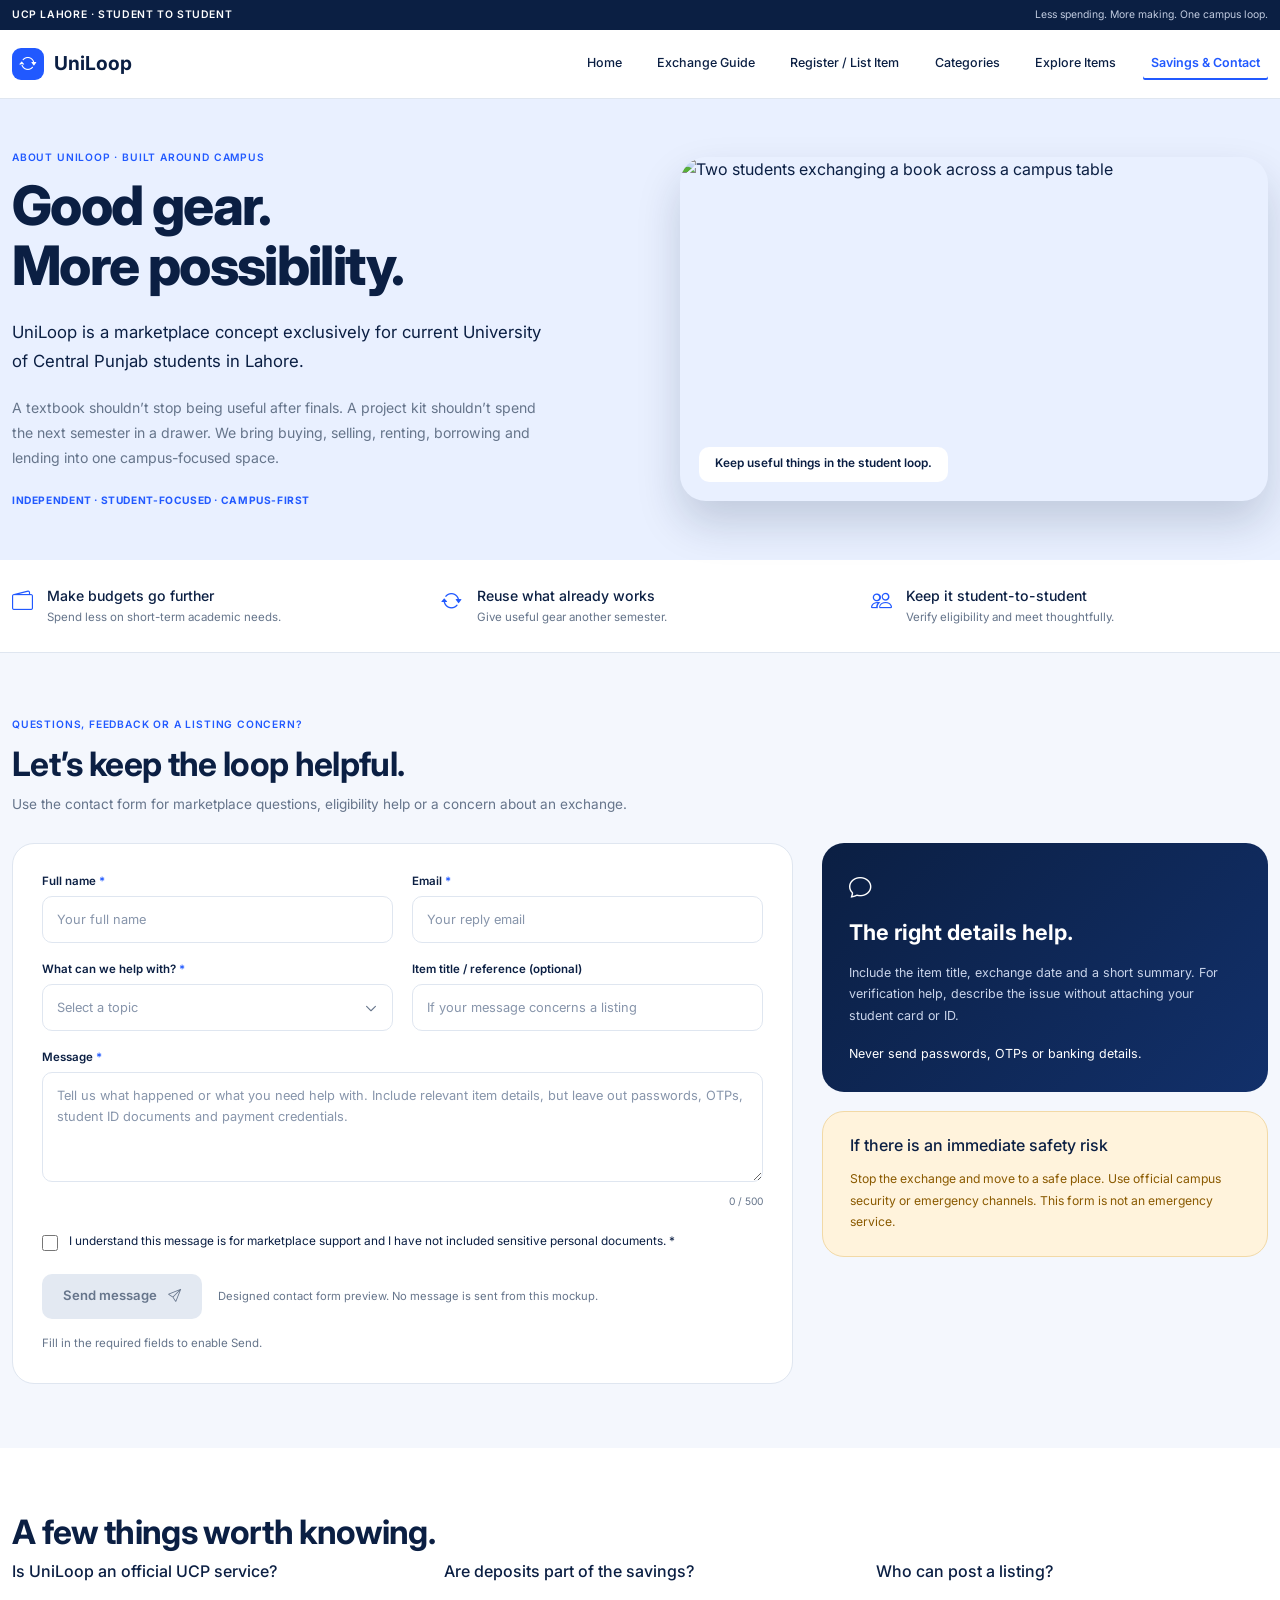
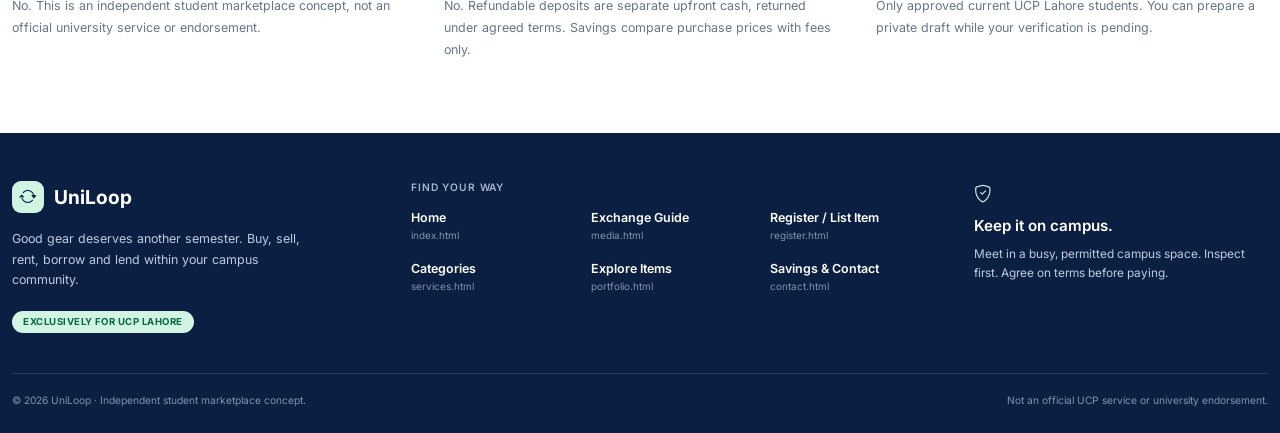
==== contact.html @ a998abf4 "Added navbar, about and contact form with contact.js live form check" ====
<!DOCTYPE html>
<html lang="en">

<head>
    <meta charset="UTF-8">
    <meta name="viewport" content="width=device-width, initial-scale=1">
    <title>UniLoop | Savings &amp; Contact</title>
    <meta name="description"
        content="About UniLoop, a student-budget calculator and a contact form for UCP Lahore students.">

    <link rel="preconnect" href="https://fonts.googleapis.com">
    <link rel="preconnect" href="https://fonts.gstatic.com" crossorigin>
    <link href="https://fonts.googleapis.com/css2?family=Inter:wght@400;500;600;700;800&display=swap" rel="stylesheet">
    <link href="https://cdn.jsdelivr.net/npm/bootstrap@5.3.3/dist/css/bootstrap.min.css" rel="stylesheet">
    <link href="https://cdn.jsdelivr.net/npm/bootstrap-icons@1.11.3/font/bootstrap-icons.min.css" rel="stylesheet">

    <!-- stylesheet -->
    <link rel="stylesheet" href="css/contact.css">
</head>

<body>

    <!-- PART 1: Top bar, navigation, About section, benefits  -->

    <div class="band-top">
        <div class="container band-inner">
            <span class="band-left">UCP Lahore · Student to student</span>
            <span class="band-right">Less spending. More making. One campus loop.</span>
        </div>
    </div>

    <header class="head-nav">
        <nav class="navbar navbar-expand-lg">
            <div class="container">
                <a class="navbar-brand brand" href="index.html">
                    <span class="brand-box"><i class="bi bi-arrow-repeat"></i></span>
                    <span class="brand-text">UniLoop</span>
                </a>

                <button class="navbar-toggler" type="button" data-bs-toggle="collapse" data-bs-target="#mainNav"
                    aria-controls="mainNav" aria-expanded="false" aria-label="Toggle navigation">
                    <span class="navbar-toggler-icon"></span>
                </button>

                <div class="collapse navbar-collapse" id="mainNav">
                    <ul class="navbar-nav ms-auto">
                        <li class="nav-item"><a class="nav-link" href="index.html">Home</a></li>
                        <li class="nav-item"><a class="nav-link" href="media.html">Exchange Guide</a></li>
                        <li class="nav-item"><a class="nav-link" href="register.html">Register / List Item</a></li>
                        <li class="nav-item"><a class="nav-link" href="services.html">Categories</a></li>
                        <li class="nav-item"><a class="nav-link" href="portfolio.html">Explore Items</a></li>
                        <li class="nav-item"><a class="nav-link active" aria-current="page" href="contact.html">Savings
                                &amp; Contact</a></li>
                    </ul>
                </div>
            </div>
        </nav>
    </header>

    <main>
        <!-- About section (flexbox) -->
        <section class="about" id="about">
            <div class="container about-inner">
                <div class="about-copy">
                    <p class="eyebrow">About UniLoop · Built around campus</p>
                    <h1 class="about-title">Good gear.<br>More possibility.</h1>
                    <p class="about-lead">UniLoop is a marketplace concept exclusively for current University of Central
                        Punjab students in Lahore.</p>
                    <p class="about-text">A textbook shouldn’t stop being useful after finals. A project kit shouldn’t
                        spend the next semester in a drawer. We bring buying, selling, renting, borrowing and lending
                        into one campus-focused space.</p>
                    <p class="about-tags">Independent · Student-focused · Campus-first</p>
                </div>

                <figure class="about-figure">
                    <img src="images/Campus exchange photograph.png"
                        alt="Two students exchanging a book across a campus table" class="about-img">
                    <figcaption class="about-cap">Keep useful things in the student loop.</figcaption>
                </figure>
            </div>
        </section>

        <section class="perks">
            <div class="container perks-inner">
                <div class="perk">
                    <i class="bi bi-wallet2"></i>
                    <div><strong>Make budgets go further</strong><span>Spend less on short-term academic needs.</span>
                    </div>
                </div>
                <div class="perk">
                    <i class="bi bi-arrow-repeat"></i>
                    <div><strong>Reuse what already works</strong><span>Give useful gear another semester.</span></div>
                </div>
                <div class="perk">
                    <i class="bi bi-people"></i>
                    <div><strong>Keep it student-to-student</strong><span>Verify eligibility and meet
                            thoughtfully.</span></div>
                </div>
            </div>
        </section>

        <!-- PART 2: Contact form (grid) with live check (contact.js) -->

        <section class="block contact-block" id="contact">
            <div class="container">
                <p class="eyebrow">Questions, feedback or a listing concern?</p>
                <h2 class="block-title">Let’s keep the loop helpful.</h2>
                <p class="block-sub">Use the contact form for marketplace questions, eligibility help or a concern about
                    an exchange.</p>

                <div class="contact-grid">

                    <form class="contact-card" id="contactForm" action="#" method="post">
                        <div class="form-grid">
                            <div class="field">
                                <label for="cName" class="required">Full name</label>
                                <input type="text" id="cName" name="cName" placeholder="Your full name" minlength="3"
                                    maxlength="60" required>
                            </div>

                            <div class="field">
                                <label for="cEmail" class="required">Email</label>
                                <input type="email" id="cEmail" name="cEmail" placeholder="Your reply email"
                                    maxlength="80" required>
                            </div>

                            <div class="field">
                                <label for="topic" class="required">What can we help with?</label>
                                <select id="topic" name="topic" required>
                                    <option value="" selected disabled>Select a topic</option>
                                    <option>Marketplace question</option>
                                    <option>Eligibility help</option>
                                    <option>Listing concern</option>
                                    <option>Exchange concern</option>
                                    <option>Feedback</option>
                                </select>
                            </div>

                            <div class="field">
                                <label for="reference">Item title / reference (optional)</label>
                                <input type="text" id="reference" name="reference"
                                    placeholder="If your message concerns a listing" maxlength="80">
                            </div>

                            <div class="field field-wide">
                                <label for="message" class="required">Message</label>
                                <textarea id="message" name="message" rows="4" minlength="10" maxlength="500" required
                                    placeholder="Tell us what happened or what you need help with. Include relevant item details, but leave out passwords, OTPs, student ID documents and payment credentials."></textarea>
                                <p class="counter" id="msgCount">0 / 500</p>
                            </div>

                            <div class="field-wide">
                                <label class="check-line" for="agree">
                                    <input type="checkbox" id="agree" name="agree" required>
                                    <span>I understand this message is for marketplace support and I have not included
                                        sensitive personal documents. *</span>
                                </label>
                            </div>
                        </div>

                        <div class="send-row">
                            <button type="submit" class="btn-main" id="sendBtn">Send message <i
                                    class="bi bi-send"></i></button>
                            <span class="send-note">Designed contact form preview. No message is sent from this
                                mockup.</span>
                        </div>
                        <p class="form-status" id="formStatus" role="status" aria-live="polite"></p>
                    </form>

                    <div class="side-cards">
                        <aside class="tip-card">
                            <i class="bi bi-chat"></i>
                            <h3>The right details help.</h3>
                            <p>Include the item title, exchange date and a short summary. For verification help,
                                describe the issue without attaching your student card or ID.</p>
                            <p class="tip-warn">Never send passwords, OTPs or banking details.</p>
                        </aside>

                        <aside class="risk-card">
                            <h3>If there is an immediate safety risk</h3>
                            <p>Stop the exchange and move to a safe place. Use official campus security or emergency
                                channels. This form is not an emergency service.</p>
                        </aside>
                    </div>

                </div>
            </div>
        </section>

        <!-- PART 3: Questions and footer -->

        <section class="block faq-block">
            <div class="container">
                <h2 class="block-title">A few things worth knowing.</h2>

                <div class="faq-list">
                    <article class="faq">
                        <h3>Is UniLoop an official UCP service?</h3>
                        <p>No. This is an independent student marketplace concept, not an official university service or
                            endorsement.</p>
                    </article>
                    <article class="faq">
                        <h3>Are deposits part of the savings?</h3>
                        <p>No. Refundable deposits are separate upfront cash, returned under agreed terms. Savings
                            compare purchase prices with fees only.</p>
                    </article>
                    <article class="faq">
                        <h3>Who can post a listing?</h3>
                        <p>Only approved current UCP Lahore students. You can prepare a private draft while your
                            verification is pending.</p>
                    </article>
                </div>
            </div>
        </section>

    </main>

    <footer class="page-end">
        <div class="container">
            <div class="end-grid">

                <div class="end-brand">
                    <a class="brand brand-light" href="index.html">
                        <span class="brand-box"><i class="bi bi-arrow-repeat"></i></span>
                        <span class="brand-text">UniLoop</span>
                    </a>
                    <p>Good gear deserves another semester. Buy, sell, rent, borrow and lend within your campus
                        community.</p>
                    <span class="end-badge">Exclusively for UCP Lahore</span>
                </div>

                <div class="end-links">
                    <h4>Find your way</h4>
                    <ul>
                        <li><a href="index.html">Home<small>index.html</small></a></li>
                        <li><a href="media.html">Exchange Guide<small>media.html</small></a></li>
                        <li><a href="register.html">Register / List Item<small>register.html</small></a></li>
                        <li><a href="services.html">Categories<small>services.html</small></a></li>
                        <li><a href="portfolio.html">Explore Items<small>portfolio.html</small></a></li>
                        <li><a href="contact.html">Savings &amp; Contact<small>contact.html</small></a></li>
                    </ul>
                </div>

                <div class="end-safe">
                    <i class="bi bi-shield-check"></i>
                    <h4>Keep it on campus.</h4>
                    <p>Meet in a busy, permitted campus space. Inspect first. Agree on terms before paying.</p>
                </div>

            </div>

            <div class="end-bottom">
                <span>© 2026 UniLoop · Independent student marketplace concept.</span>
                <span>Not an official UCP service or university endorsement.</span>
            </div>
        </div>
    </footer>

    <script src="https://cdn.jsdelivr.net/npm/bootstrap@5.3.3/dist/js/bootstrap.bundle.min.js"></script>
    <script src="JS/contact.js"></script>
</body>
</html>
---- css/contact.css ----
/* (styles for contact.html)*/

:root {
  --navy: #0b1f43;
  --blue: #2159ff;
  --blue-deep: #1846cf;
  --grey: #66758b;
  --sky: #e9f0ff;
  --mist: #f4f7fd;
  --line: #dfe6f0;
  --mint: #d1f4e3;
  --mint-ink: #0a6a43;
  --green: #0f7a4d;
  --sand: #fff3dc;
  --sand-line: #f2d9a6;
  --sand-ink: #8a5a00;
  --white: #fff;
  --r-xl: 22px;
  --r-lg: 14px;
  --r-md: 10px;
}

body {
  font-family:
    "Inter",
    system-ui,
    -apple-system,
    "Segoe UI",
    Roboto,
    sans-serif;
  color: var(--navy);
  background: var(--white);
  -webkit-font-smoothing: antialiased;
}
a {
  text-decoration: none;
}
.container {
  max-width: 1280px;
}
:focus-visible {
  outline: 3px solid var(--blue);
  outline-offset: 3px;
}

.eyebrow {
  margin-bottom: 0.7rem;
  font-size: 0.64rem;
  font-weight: 600;
  letter-spacing: 0.08em;
  text-transform: uppercase;
  color: var(--blue);
}
.block {
  padding: 4rem 0;
}
.block-title {
  margin-bottom: 0.6rem;
  font-size: clamp(1.6rem, 3vw, 2.1rem);
  font-weight: 700;
  letter-spacing: -0.02em;
}
.block-sub {
  margin-bottom: 1.8rem;
  font-size: 0.85rem;
  color: var(--grey);
}

/* PART 1: Top bar, navigation, About section, benefits */

.band-top {
  padding: 0.45rem 0;
  font-size: 0.65rem;
  color: var(--white);
  background: var(--navy);
}
.band-inner {
  display: flex;
  justify-content: space-between;
  align-items: center;
}
.band-left {
  font-weight: 600;
  letter-spacing: 0.06em;
  text-transform: uppercase;
}
.band-right {
  color: #c0cadf;
}

.head-nav {
  position: sticky;
  top: 0;
  z-index: 1030;
  background: var(--white);
  border-bottom: 1px solid var(--line);
}
.head-nav .navbar {
  padding: 0.8rem 0;
}

.brand {
  display: inline-flex;
  align-items: center;
  gap: 0.6rem;
  font-size: 1.2rem;
  font-weight: 700;
  color: var(--navy);
}
.brand:hover {
  color: var(--navy);
}
.brand-box {
  display: inline-flex;
  align-items: center;
  justify-content: center;
  width: 2rem;
  height: 2rem;
  font-size: 1.1rem;
  color: var(--white);
  background: var(--blue);
  border-radius: 9px;
}

/* This page's nav: a soft highlight swipes up behind the link */
.head-nav .nav-link {
  position: relative;
  z-index: 0;
  margin-left: 1.2rem;
  padding: 0.45rem 0.7rem;
  font-size: 0.78rem;
  font-weight: 500;
  color: var(--navy);
  transition: color 0.2s ease;
}
.head-nav .nav-link::before {
  content: "";
  position: absolute;
  inset: 0;
  z-index: -1;
  background: var(--sky);
  border-radius: 8px;
  transform: scaleY(0);
  transform-origin: bottom;
  transition: transform 0.25s ease;
}
.head-nav .nav-link:hover {
  color: var(--blue);
}
.head-nav .nav-link:hover::before {
  transform: scaleY(1);
}
.head-nav .nav-link.active {
  font-weight: 600;
  color: var(--blue);
  box-shadow: inset 0 -2px 0 var(--blue);
  border-radius: 2px;
}

.navbar-toggler {
  border: 1px solid var(--line);
}
.navbar-toggler:focus {
  box-shadow: 0 0 0 3px rgba(33, 89, 255, 0.25);
}

/* About (flexbox) */
.about {
  padding: 3.2rem 0;
  background: var(--sky);
}
.about-inner {
  display: flex;
  flex-wrap: wrap;
  align-items: center;
  gap: 3rem;
}
.about-copy {
  flex: 1 1 28rem;
}
.about-title {
  margin-bottom: 1.4rem;
  font-size: clamp(2.2rem, 5vw, 3.4rem);
  font-weight: 800;
  line-height: 1.1;
  letter-spacing: -0.03em;
}
.about-lead {
  max-width: 34rem;
  margin-bottom: 1.2rem;
  font-size: 1.05rem;
  line-height: 1.7;
}
.about-text {
  max-width: 34rem;
  margin-bottom: 1.4rem;
  font-size: 0.88rem;
  line-height: 1.8;
  color: var(--grey);
}
.about-tags {
  margin: 0;
  font-size: 0.64rem;
  font-weight: 700;
  letter-spacing: 0.06em;
  text-transform: uppercase;
  color: var(--blue);
}

.about-figure {
  position: relative;
  flex: 1 1 26rem;
  margin: 0;
  overflow: hidden;
  border-radius: 26px;
  box-shadow: 0 22px 44px rgba(11, 31, 67, 0.18);
}
.about-img {
  display: block;
  width: 100%;
  height: 21.5rem;
  object-fit: cover;
  transition: transform 0.6s ease;
}
.about-figure:hover .about-img {
  transform: scale(1.04);
}
.about-cap {
  position: absolute;
  left: 1.2rem;
  bottom: 1.2rem;
  padding: 0.55rem 1rem;
  font-size: 0.74rem;
  font-weight: 600;
  background: var(--white);
  border-radius: var(--r-md);
}

/* Benefits strip (flexbox) */
.perks {
  padding: 1.6rem 0;
  border-bottom: 1px solid var(--line);
}
.perks-inner {
  display: flex;
  flex-wrap: wrap;
  justify-content: space-between;
  gap: 1.4rem 2rem;
}
.perk {
  display: flex;
  flex: 1 1 15rem;
  align-items: flex-start;
  gap: 0.9rem;
}
.perk i {
  font-size: 1.3rem;
  color: var(--blue);
}
.perk div {
  display: flex;
  flex-direction: column;
  gap: 0.2rem;
}
.perk strong {
  font-size: 0.88rem;
  font-weight: 500;
}
.perk span {
  font-size: 0.72rem;
  color: var(--grey);
}

/* PART 2: Contact form (grid) and side cards */

.contact-block {
  background: var(--mist);
}
.contact-grid {
  display: grid;
  grid-template-columns: 1.75fr 1fr;
  gap: 1.8rem;
  align-items: start;
}

.contact-card {
  padding: 1.8rem;
  background: var(--white);
  border: 1px solid var(--line);
  border-radius: var(--r-xl);
}
.field {
  margin-bottom: 1.1rem;
}
.field label {
  display: block;
  margin-bottom: 0.4rem;
  font-size: 0.72rem;
  font-weight: 600;
}
.field label.required::after {
  content: " *";
  color: var(--blue);
}
input[type="text"],
input[type="email"],
input[type="number"],
select,
textarea {
  width: 100%;
  padding: 0.8rem 0.9rem;
  font-family: inherit;
  font-size: 0.8rem;
  color: var(--navy);
  background: var(--white);
  border: 1px solid var(--line);
  border-radius: var(--r-md);
  transition:
    border-color 0.2s ease,
    box-shadow 0.2s ease;
}
select {
  appearance: none;
  padding-right: 2.2rem;
  background-image: url("data:image/svg+xml,%3Csvg xmlns='http://www.w3.org/2000/svg' width='12' height='12' fill='%2366758b' viewBox='0 0 16 16'%3E%3Cpath d='M1.6 5.3a.75.75 0 0 1 1.06 0L8 10.6l5.34-5.3a.75.75 0 1 1 1.06 1.06l-5.87 5.83a.75.75 0 0 1-1.06 0L1.6 6.36a.75.75 0 0 1 0-1.06z'/%3E%3C/svg%3E");
  background-repeat: no-repeat;
  background-position: right 0.9rem center;
}
select:invalid {
  color: #8795ab;
}
select option {
  color: var(--navy);
}
textarea {
  resize: vertical;
  line-height: 1.6;
}
::placeholder {
  color: #8795ab;
  opacity: 1;
}
input:focus,
select:focus,
textarea:focus {
  outline: 0;
  border-color: var(--blue);
  box-shadow: 0 0 0 3px rgba(33, 89, 255, 0.15);
}
.btn-main {
  display: inline-flex;
  align-items: center;
  gap: 0.7rem;
  padding: 0.8rem 1.3rem;
  font-family: inherit;
  font-size: 0.82rem;
  font-weight: 600;
  color: var(--white);
  background: var(--blue);
  border: 0;
  border-radius: var(--r-md);
  transition:
    background 0.2s ease,
    transform 0.2s ease;
}
.btn-main:hover {
  background: var(--blue-deep);
  transform: translateY(-2px);
}
.btn-main:disabled {
  color: var(--grey);
  background: #e3e9f2;
  cursor: not-allowed;
  transform: none;
}
.form-grid {
  display: grid;
  grid-template-columns: 1fr 1fr;
  column-gap: 1.2rem;
}
.field-wide {
  grid-column: 1 / -1;
}
.counter {
  margin: 0.35rem 0 0;
  font-size: 0.64rem;
  text-align: right;
  color: var(--grey);
}

.check-line {
  display: flex;
  align-items: flex-start;
  gap: 0.7rem;
  margin: 0.4rem 0 1.4rem;
  font-size: 0.74rem;
  line-height: 1.5;
  cursor: pointer;
}
.check-line input {
  flex-shrink: 0;
  width: 1rem;
  height: 1rem;
  margin-top: 0.15rem;
  accent-color: var(--blue);
}

.send-row {
  display: flex;
  flex-wrap: wrap;
  align-items: center;
  gap: 1rem;
}
.send-note {
  font-size: 0.7rem;
  color: var(--grey);
}
.form-status {
  min-height: 1.2rem;
  margin: 1rem 0 0;
  font-size: 0.72rem;
  color: var(--grey);
}
.form-status.is-ready {
  color: var(--green);
  font-weight: 600;
}

.side-cards {
  display: flex;
  flex-direction: column;
  gap: 1.2rem;
}
.tip-card {
  padding: 1.7rem;
  color: var(--white);
  background-color: var(--navy);
  background-image: linear-gradient(135deg, #0b1f43 0%, #12306a 100%);
  border-radius: var(--r-xl);
}
.tip-card i {
  display: block;
  margin-bottom: 1rem;
  font-size: 1.4rem;
}
.tip-card h3 {
  margin-bottom: 1rem;
  font-size: 1.35rem;
  font-weight: 700;
}
.tip-card p {
  margin-bottom: 1rem;
  font-size: 0.78rem;
  line-height: 1.75;
  color: #c9d4ea;
}
.tip-card .tip-warn {
  margin: 0;
  color: var(--white);
}

.risk-card {
  padding: 1.5rem 1.7rem;
  background: var(--sand);
  border: 1px solid var(--sand-line);
  border-radius: var(--r-xl);
}
.risk-card h3 {
  margin-bottom: 0.8rem;
  font-size: 1rem;
  font-weight: 500;
}
.risk-card p {
  margin: 0;
  font-size: 0.76rem;
  line-height: 1.75;
  color: var(--sand-ink);
}

/* PART 3: Questions (flexbox) and footer (grid) */

.faq-block {
  padding-bottom: 4.5rem;
}
.faq-list {
  display: flex;
  flex-wrap: wrap;
  gap: 2rem 2.5rem;
}
.faq {
  flex: 1 1 16rem;
}
.faq h3 {
  margin-bottom: 0.9rem;
  font-size: 1rem;
  font-weight: 500;
}
.faq p {
  margin: 0;
  font-size: 0.78rem;
  line-height: 1.75;
  color: var(--grey);
}

.page-end {
  padding: 3rem 0 1.5rem;
  color: var(--white);
  background: var(--navy);
}
.end-grid {
  display: grid;
  grid-template-columns: 1.1fr 1.6fr 0.9fr;
  gap: 2.5rem;
}
.brand-light,
.brand-light:hover {
  color: var(--white);
}
.brand-light .brand-box {
  color: var(--navy);
  background: var(--mint);
}
.end-brand p {
  max-width: 19rem;
  margin: 1rem 0;
  font-size: 0.78rem;
  line-height: 1.65;
  color: #c0cadf;
}
.end-badge {
  display: inline-block;
  padding: 0.25rem 0.7rem;
  font-size: 0.6rem;
  font-weight: 700;
  letter-spacing: 0.05em;
  text-transform: uppercase;
  color: var(--mint-ink);
  background: var(--mint);
  border-radius: 999px;
}
.end-links h4 {
  margin-bottom: 1rem;
  font-size: 0.64rem;
  font-weight: 600;
  letter-spacing: 0.08em;
  text-transform: uppercase;
  color: #a8b4cb;
}
.end-links ul {
  display: grid;
  grid-template-columns: repeat(3, 1fr);
  gap: 1.1rem 1rem;
  margin: 0;
  padding: 0;
  list-style: none;
}
.end-links a {
  display: flex;
  flex-direction: column;
  font-size: 0.78rem;
  font-weight: 600;
  color: var(--white);
  transition: color 0.2s ease;
}
.end-links a:hover {
  color: #9db8ff;
}
.end-links small {
  font-size: 0.62rem;
  font-weight: 400;
  color: #8491aa;
}
.end-safe i {
  font-size: 1.1rem;
  color: var(--mint);
}
.end-safe h4 {
  margin: 0.6rem 0;
  font-size: 0.95rem;
  font-weight: 600;
}
.end-safe p {
  margin: 0;
  font-size: 0.74rem;
  line-height: 1.65;
  color: #c0cadf;
}
.end-bottom {
  display: flex;
  flex-wrap: wrap;
  justify-content: space-between;
  gap: 0.5rem;
  margin-top: 2.5rem;
  padding-top: 1.2rem;
  font-size: 0.64rem;
  color: #8491aa;
  border-top: 1px solid rgba(255, 255, 255, 0.12);
}

/* Media queries (three breakpoints)  */

/* Breakpoint 1: small laptops and tablets landscape */
@media (max-width: 1199.98px) {
  .calc-grid {
    grid-template-columns: minmax(0, 20rem) 1fr;
  }
  .trio {
    grid-template-columns: 1fr;
  }
  .end-grid {
    grid-template-columns: 1fr 1.4fr;
  }
  .end-safe {
    grid-column: 1 / -1;
  }
}

/* Breakpoint 2: tablets - everything stacks */
@media (max-width: 991.98px) {
  .head-nav .nav-link {
    margin-left: 0;
    padding: 0.6rem 0.7rem;
  }
  .band-right {
    display: none;
  }
  .about {
    padding: 2.4rem 0;
  }
  .about-inner {
    gap: 2rem;
  }
  .calc-grid,
  .contact-grid {
    grid-template-columns: 1fr;
  }
  .trio {
    grid-template-columns: repeat(3, 1fr);
  }
  .block {
    padding: 3rem 0;
  }
}

/* Breakpoint 3: phones */
@media (max-width: 575.98px) {
  .about-img {
    height: 16rem;
  }
  .trio {
    grid-template-columns: 1fr;
  }
  .form-grid {
    grid-template-columns: 1fr;
  }
  .contact-card {
    padding: 1.3rem;
  }
  .field-pair {
    grid-template-columns: 1fr;
    gap: 0;
  }
  .end-grid {
    grid-template-columns: 1fr;
  }
  .end-links ul {
    grid-template-columns: repeat(2, 1fr);
  }
}

@media (prefers-reduced-motion: reduce) {
  * {
    transition: none !important;
  }
  .result:hover,
  .btn-main:hover {
    transform: none;
  }
}
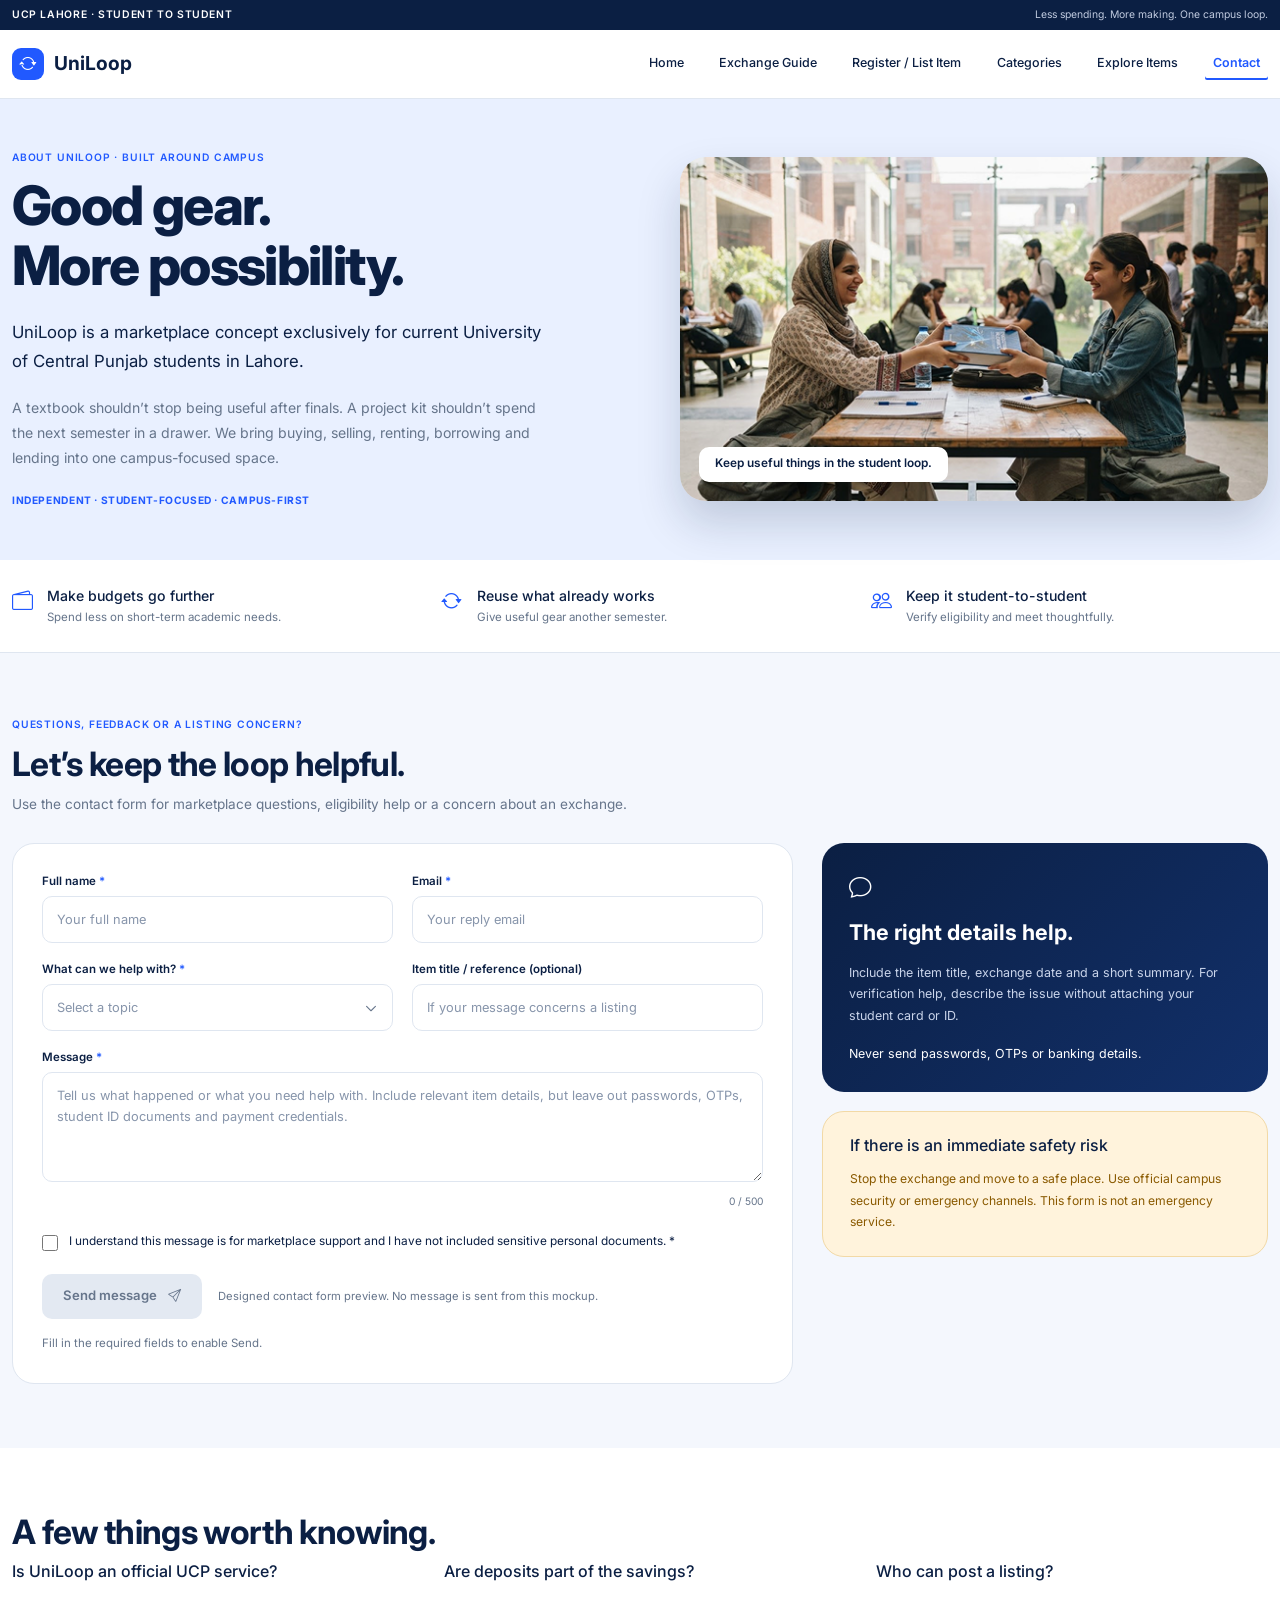
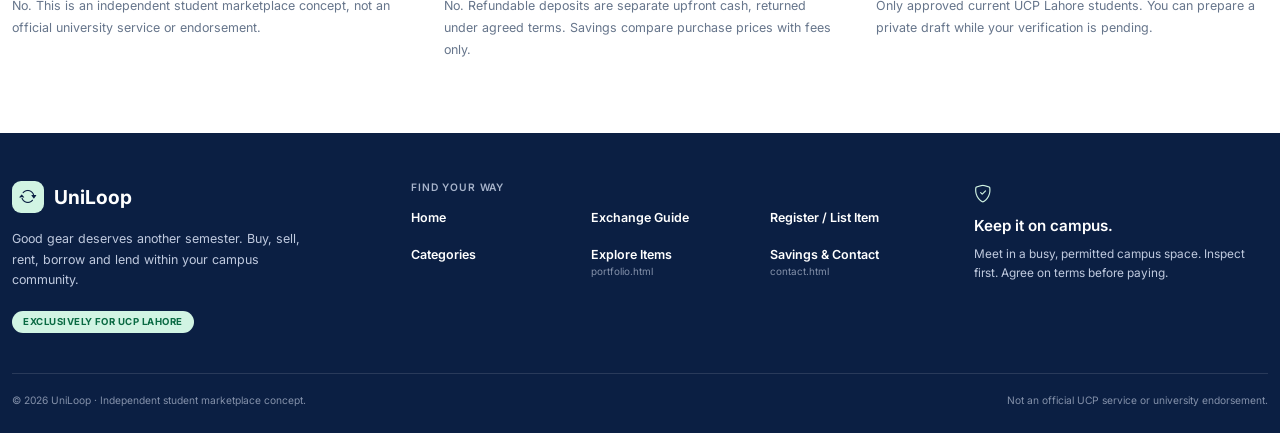
==== commit 4643a474: "Fixed some Typos" ====
--- a/contact.html
+++ b/contact.html
@@ -4,7 +4,7 @@
 <head>
     <meta charset="UTF-8">
     <meta name="viewport" content="width=device-width, initial-scale=1">
-    <title>UniLoop | Savings &amp; Contact</title>
+    <title>UniLoop | Contact</title>
     <meta name="description"
         content="About UniLoop, a student-budget calculator and a contact form for UCP Lahore students.">
 
@@ -49,8 +49,8 @@
                         <li class="nav-item"><a class="nav-link" href="register.html">Register / List Item</a></li>
                         <li class="nav-item"><a class="nav-link" href="services.html">Categories</a></li>
                         <li class="nav-item"><a class="nav-link" href="portfolio.html">Explore Items</a></li>
-                        <li class="nav-item"><a class="nav-link active" aria-current="page" href="contact.html">Savings
-                                &amp; Contact</a></li>
+                        <li class="nav-item"><a class="nav-link active" aria-current="page" href="contact.html">
+                                Contact</a></li>
                     </ul>
                 </div>
             </div>
@@ -232,10 +232,10 @@
                 <div class="end-links">
                     <h4>Find your way</h4>
                     <ul>
-                        <li><a href="index.html">Home<small>index.html</small></a></li>
-                        <li><a href="media.html">Exchange Guide<small>media.html</small></a></li>
-                        <li><a href="register.html">Register / List Item<small>register.html</small></a></li>
-                        <li><a href="services.html">Categories<small>services.html</small></a></li>
+                        <li><a href="index.html">Home</a></li>
+                        <li><a href="media.html">Exchange Guide</a></li>
+                        <li><a href="register.html">Register / List Item</a></li>
+                        <li><a href="services.html">Categories</a></li>
                         <li><a href="portfolio.html">Explore Items<small>portfolio.html</small></a></li>
                         <li><a href="contact.html">Savings &amp; Contact<small>contact.html</small></a></li>
                     </ul>
@@ -259,4 +259,5 @@
     <script src="https://cdn.jsdelivr.net/npm/bootstrap@5.3.3/dist/js/bootstrap.bundle.min.js"></script>
     <script src="JS/contact.js"></script>
 </body>
+
 </html>
--- a/css/contact.css
+++ b/css/contact.css
@@ -16,7 +16,6 @@
   --sand-ink: #8a5a00;
   --white: #fff;
   --r-xl: 22px;
-  --r-lg: 14px;
   --r-md: 10px;
 }
 
@@ -304,7 +303,6 @@
 }
 input[type="text"],
 input[type="email"],
-input[type="number"],
 select,
 textarea {
   width: 100%;
@@ -601,12 +599,6 @@
 
 /* Breakpoint 1: small laptops and tablets landscape */
 @media (max-width: 1199.98px) {
-  .calc-grid {
-    grid-template-columns: minmax(0, 20rem) 1fr;
-  }
-  .trio {
-    grid-template-columns: 1fr;
-  }
   .end-grid {
     grid-template-columns: 1fr 1.4fr;
   }
@@ -630,12 +622,8 @@
   .about-inner {
     gap: 2rem;
   }
-  .calc-grid,
   .contact-grid {
     grid-template-columns: 1fr;
-  }
-  .trio {
-    grid-template-columns: repeat(3, 1fr);
   }
   .block {
     padding: 3rem 0;
@@ -647,18 +635,11 @@
   .about-img {
     height: 16rem;
   }
-  .trio {
-    grid-template-columns: 1fr;
-  }
   .form-grid {
     grid-template-columns: 1fr;
   }
   .contact-card {
     padding: 1.3rem;
-  }
-  .field-pair {
-    grid-template-columns: 1fr;
-    gap: 0;
   }
   .end-grid {
     grid-template-columns: 1fr;
@@ -672,7 +653,6 @@
   * {
     transition: none !important;
   }
-  .result:hover,
   .btn-main:hover {
     transform: none;
   }
